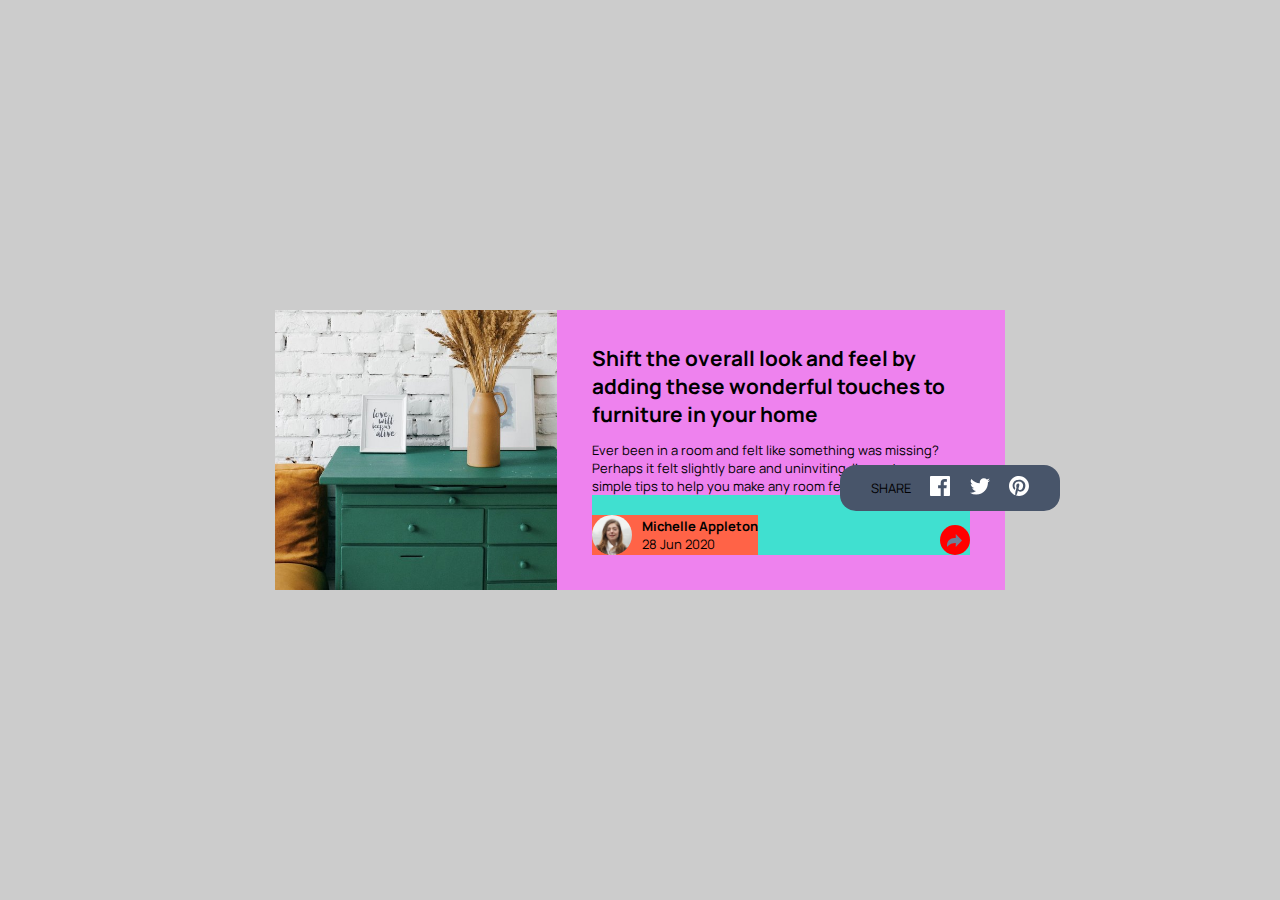
==== index.html @ 2db41eb8 "triangle" ====
<!DOCTYPE html>
<html lang="en">

<head>
  <meta charset="UTF-8">
  <meta name="viewport" content="width=device-width, initial-scale=1.0">
  <!-- displays site properly based on user's device -->

  <link rel="preconnect" href="https://fonts.googleapis.com">
  <link rel="preconnect" href="https://fonts.gstatic.com" crossorigin>
  <link href="https://fonts.googleapis.com/css2?family=Manrope:wght@500;700&display=swap" rel="stylesheet">

  <link rel="icon" type="image/png" sizes="32x32" href="./images/favicon-32x32.png">

  <link rel="stylesheet" href="./assets/css/reset.css">
  <link rel="stylesheet" href="./assets/css/variables.css">
  <link rel="stylesheet" href="./assets/css/style.css">

  <title>Frontend Mentor | Article preview component</title>

  <!-- Feel free to remove these styles or customise in your own stylesheet 👍 -->
  <style>
    .attribution {
      font-size: 11px;
      text-align: center;
    }

    .attribution a {
      color: hsl(228, 45%, 44%);
    }
  </style>
</head>

<style>
</style>

<body>

  <div class="container">

    <main class="main">
      <div class="image-area">

      </div>

      <div class="informative-area">

        <h1>
          Shift the overall look and feel by <wbr> adding these wonderful
          touches to furniture in your home
        </h1>
        <p>
          Ever been in a room and felt like something was missing? Perhaps
          it felt slightly bare and uninviting. I’ve got some simple tips
          to help you make any room feel complete.
        </p>

        <section class="description">

          <div class="avatar">
            <img src="./images/avatar-michelle.jpg" alt="Image of a woman">
            
            <div class="person-description">
              <h4>Michelle Appleton</h4>
              <p>28 Jun 2020</p>
            </div>
          
          </div>



          <div class="share">
            <img src="./images/icon-share.svg" alt="Share icon">
            <div class="share-text">
              <div>SHARE</div>
              <a href="#"><img src="./images/icon-facebook.svg" alt="Facebook icon"></a>
              <a href="#"> <img src="./images/icon-twitter.svg" alt="Twitter icon"></a>
              <a href="#"><img src="./images/icon-pinterest.svg" alt="Pinterest icon"></a>
            </div>
          </div>

        </section>

      </div>

    </main>

  </div>

  <!-- <div class="attribution">
    Challenge by <a href="https://www.frontendmentor.io?ref=challenge" target="_blank">Frontend Mentor</a>. 
    Coded by <a href="#">Your Name Here</a>.
  </div> -->
</body>

</html>
---- assets/css/variables.css ----
:root{
    --VD-grayish-blue:hsl(217, 19%, 35%);
    --D-dark-blue:hsl(214, 17%, 51%);
    --Grayish-blue:hsl(212, 23%, 69%);
    --L-grayish-blue:hsl(210, 46%, 95%);
}
---- assets/css/style.css ----
body{
    font-family: 'Manrope', sans-serif;
    font-size: 13px;
}

.container {
    background-color: #ccc;
    min-height: 100vh;
    display: flex;
    justify-content: center;
    align-items: center;
}

.main {
    display: flex;
    max-width: 730px;
    height:280px;
    background-color: rgba(255, 68, 0, 0.509);
}

.main .image-area{
    background-color: pink;
    width: 760px;
    background:0 center no-repeat url('../../images/drawers.jpg');
    background-size: cover;
}

.main .informative-area{
    background-color: violet;
    /* padding: 2.6rem 2rem; */
    padding-top: 34px;
    padding-inline:2.2rem;
}

.main .informative-area h1{
    font-size: 1.3rem;
}

.main .informative-area p{
    margin-top: 13px;
    /* word-spacing: .1rem; */
}

.main .informative-area .description {
    background-color: turquoise;
    display: flex;
    justify-content: space-between;
    align-items: center;
}

.main .informative-area .description .avatar {
    display: flex;
    margin-top: 20px;
    gap: 10px;
    align-items: center;
    justify-content: center;
    background-color: tomato;
}

.main .informative-area .description .avatar img{
    border-radius: 2rem;
    width: 40px;
    height: 40px;
    
}

.main .informative-area .description .avatar .person-description{
    line-height: 5px;
}

.main .informative-area .description .share{
    display: flex;
    align-self: flex-end;
    align-items: center;
    justify-content: center;
    border-radius: 1rem;
    background:red;
    height:30px;
    width: 30px;
    position: relative;
}

.main .informative-area .description .share .share-text{
    position: absolute;
    display: flex;
    align-items: center;
    justify-content: space-evenly;
    top: -60px;
    width: 220px;
    left: -100px;
    background:var(--VD-grayish-blue);
    padding: .7rem;
    border-radius: 1rem;
}

/* .main .informative-area .description .share .share-text  */
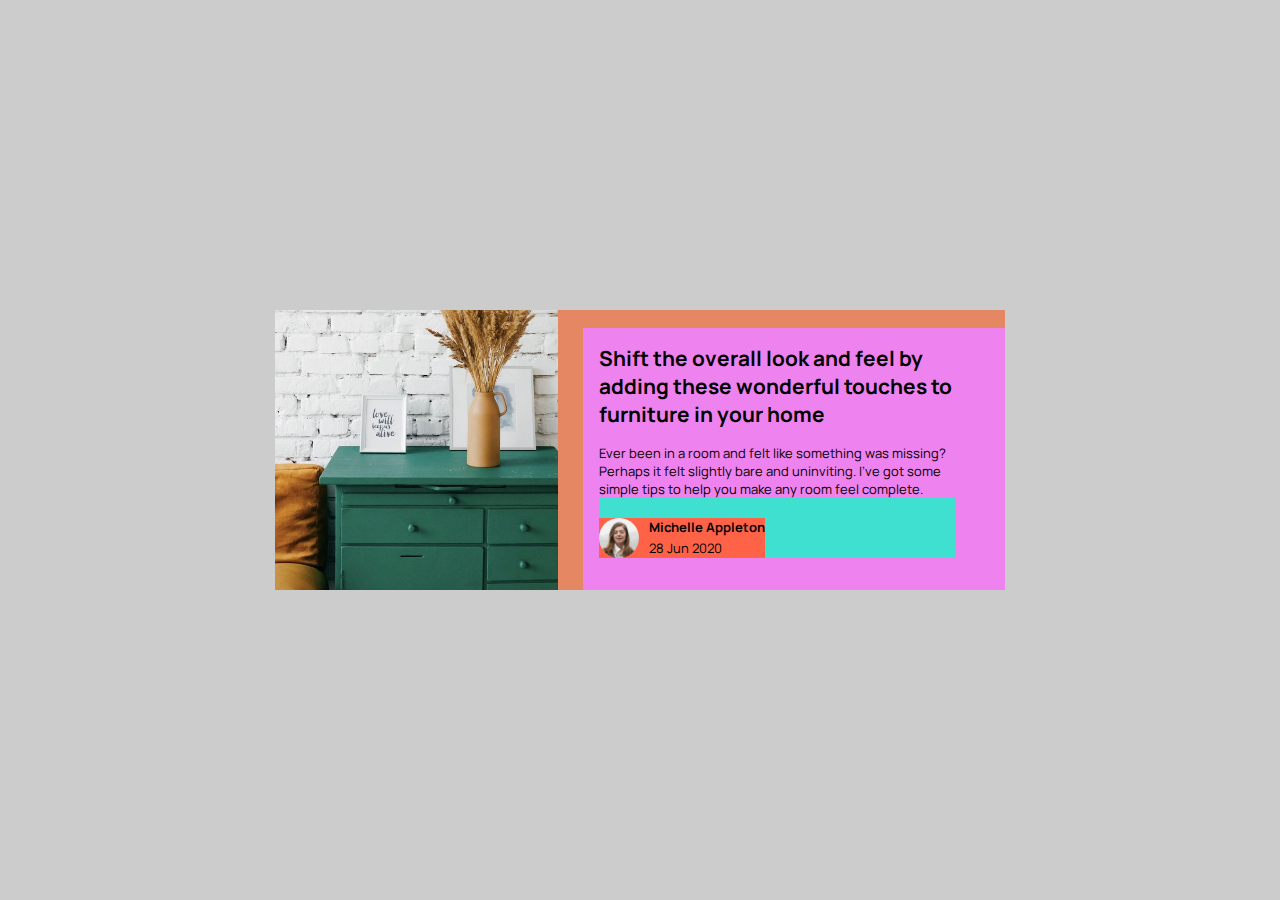
==== commit 3525ed2c: "html" ====
--- a/index.html
+++ b/index.html
@@ -59,12 +59,12 @@
 
           <div class="avatar">
             <img src="./images/avatar-michelle.jpg" alt="Image of a woman">
-            
+
             <div class="person-description">
               <h4>Michelle Appleton</h4>
               <p>28 Jun 2020</p>
             </div>
-          
+
           </div>
 
 
@@ -72,11 +72,12 @@
           <div class="share">
             <img src="./images/icon-share.svg" alt="Share icon">
             <div class="share-text">
-              <div>SHARE</div>
+              <div>S H A R E</div>
               <a href="#"><img src="./images/icon-facebook.svg" alt="Facebook icon"></a>
               <a href="#"> <img src="./images/icon-twitter.svg" alt="Twitter icon"></a>
               <a href="#"><img src="./images/icon-pinterest.svg" alt="Pinterest icon"></a>
             </div>
+            <div class="triangle"></div>
           </div>
 
         </section>
--- a/assets/css/style.css
+++ b/assets/css/style.css
@@ -20,16 +20,17 @@
 
 .main .image-area{
     background-color: pink;
-    width: 760px;
+    width: 810px;
     background:0 center no-repeat url('../../images/drawers.jpg');
     background-size: cover;
 }
 
 .main .informative-area{
     background-color: violet;
-    /* padding: 2.6rem 2rem; */
-    padding-top: 34px;
-    padding-inline:2.2rem;
+    /* padding: 2.3rem 2rem; */
+    margin: 18px 0 0 25px;
+    padding: 1rem;
+    padding-right: 50px;
 }
 
 .main .informative-area h1{
@@ -37,7 +38,7 @@
 }
 
 .main .informative-area p{
-    margin-top: 13px;
+    margin-top: 16px;
     /* word-spacing: .1rem; */
 }
 
@@ -69,7 +70,7 @@
 }
 
 .main .informative-area .description .share{
-    display: flex;
+    display: none;
     align-self: flex-end;
     align-items: center;
     justify-content: center;
@@ -85,12 +86,24 @@
     display: flex;
     align-items: center;
     justify-content: space-evenly;
-    top: -60px;
-    width: 220px;
-    left: -100px;
+    top: -85px;
+    width: 245px;
+    left: -110px;
     background:var(--VD-grayish-blue);
-    padding: .7rem;
-    border-radius: 1rem;
+    padding: 1rem;
+    border-radius: .6rem;
+}
+
+.main .informative-area .description .share .triangle{
+    width: 30px;
+    position: absolute;
+    top: -30px;
+    left: -7px;
+    height: 30px;
+    border-top: 10px solid var(--VD-grayish-blue);
+    border-left: 16px solid transparent;
+    border-right: 16px solid transparent;
+    border-bottom: 1px solid transparent;
 }
 
 /* .main .informative-area .description .share .share-text  */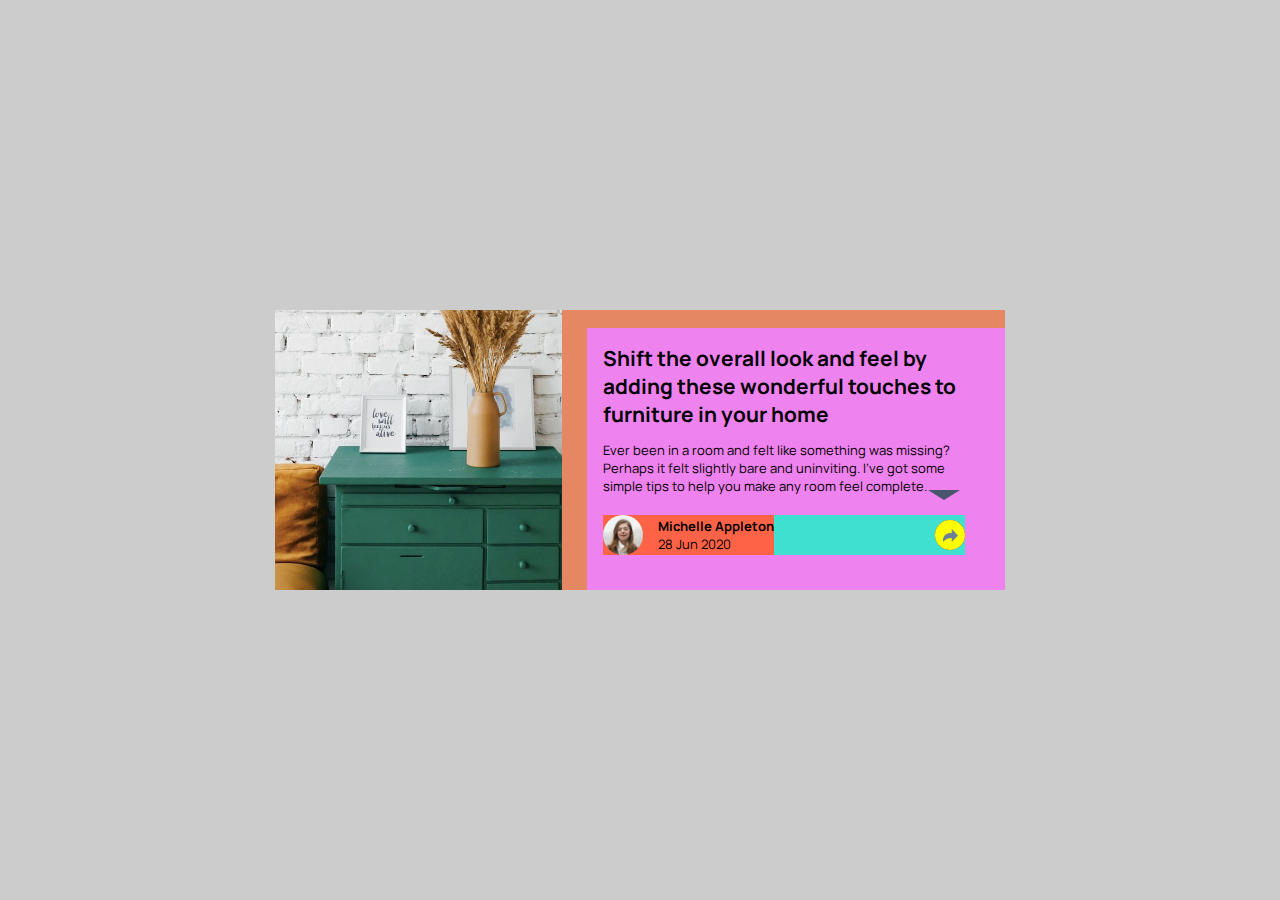
==== commit f39416f1: "css -almost finish" ====
--- a/index.html
+++ b/index.html
@@ -70,7 +70,7 @@
 
 
           <div class="share">
-            <img src="./images/icon-share.svg" alt="Share icon">
+            <div class="image-click"><img src="./images/icon-share.svg" alt="Share icon"></div>
             <div class="share-text">
               <div>S H A R E</div>
               <a href="#"><img src="./images/icon-facebook.svg" alt="Facebook icon"></a>
--- a/assets/css/style.css
+++ b/assets/css/style.css
@@ -30,7 +30,7 @@
     /* padding: 2.3rem 2rem; */
     margin: 18px 0 0 25px;
     padding: 1rem;
-    padding-right: 50px;
+    padding-right: 40px;
 }
 
 .main .informative-area h1{
@@ -38,7 +38,7 @@
 }
 
 .main .informative-area p{
-    margin-top: 16px;
+    margin-top: 13px;
     /* word-spacing: .1rem; */
 }
 
@@ -47,12 +47,12 @@
     display: flex;
     justify-content: space-between;
     align-items: center;
+    margin-top: 20px;
 }
 
 .main .informative-area .description .avatar {
     display: flex;
-    margin-top: 20px;
-    gap: 10px;
+    gap: 15px;
     align-items: center;
     justify-content: center;
     background-color: tomato;
@@ -70,10 +70,7 @@
 }
 
 .main .informative-area .description .share{
-    display: none;
-    align-self: flex-end;
-    align-items: center;
-    justify-content: center;
+    align-self: center;
     border-radius: 1rem;
     background:red;
     height:30px;
@@ -81,9 +78,20 @@
     position: relative;
 }
 
+.main .informative-area .description .share .image-click{
+    background-color: yellow;
+    display: flex;
+    align-items: center;
+    justify-content: center;
+    border-radius: 1rem;
+    height: 30px;
+    width: 30px;
+    cursor: pointer;
+}
+
 .main .informative-area .description .share .share-text{
     position: absolute;
-    display: flex;
+    display: none;
     align-items: center;
     justify-content: space-evenly;
     top: -85px;
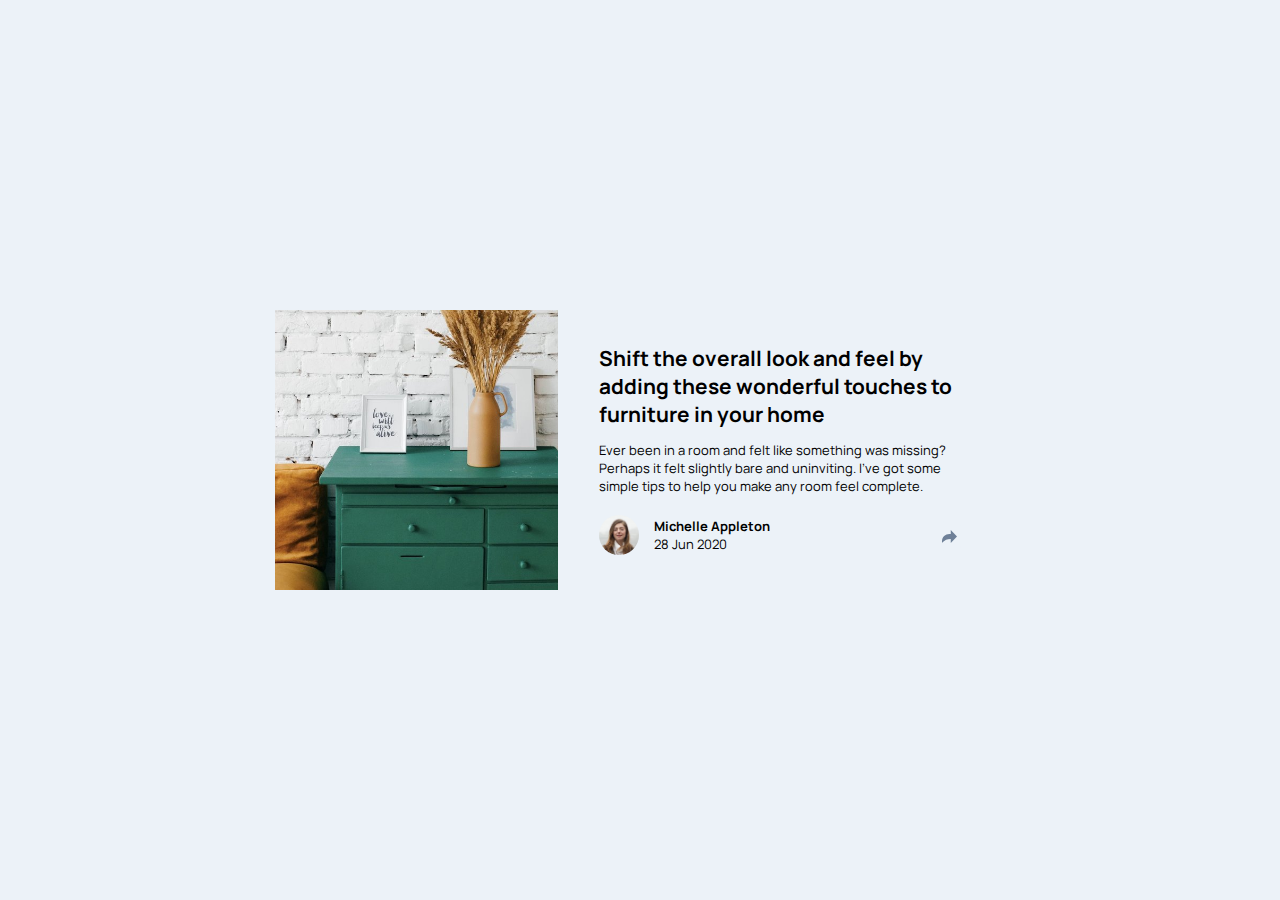
==== commit 8c12fda2: "finished style" ====
--- a/index.html
+++ b/index.html
@@ -15,6 +15,7 @@
   <link rel="stylesheet" href="./assets/css/reset.css">
   <link rel="stylesheet" href="./assets/css/variables.css">
   <link rel="stylesheet" href="./assets/css/style.css">
+  <link rel="stylesheet" href="./assets/css/responsive.css">
 
   <title>Frontend Mentor | Article preview component</title>
 
@@ -50,9 +51,9 @@
           touches to furniture in your home
         </h1>
         <p>
-          Ever been in a room and felt like something was missing? Perhaps
-          it felt slightly bare and uninviting. I’ve got some simple tips
-          to help you make any room feel complete.
+          Ever been in a room and felt like <wbr> something was missing? Perhaps
+          it felt <wbr> slightly bare and uninviting. I’ve got some <wbr> simple tips
+          to help you make any room feel <wbr> complete.
         </p>
 
         <section class="description">
@@ -76,8 +77,8 @@
               <a href="#"><img src="./images/icon-facebook.svg" alt="Facebook icon"></a>
               <a href="#"> <img src="./images/icon-twitter.svg" alt="Twitter icon"></a>
               <a href="#"><img src="./images/icon-pinterest.svg" alt="Pinterest icon"></a>
+              <div class="triangle"></div>
             </div>
-            <div class="triangle"></div>
           </div>
 
         </section>
--- a/assets/css/style.css
+++ b/assets/css/style.css
@@ -1,10 +1,10 @@
 body{
     font-family: 'Manrope', sans-serif;
     font-size: 13px;
+    background-color: var(--L-grayish-blue);
 }
 
 .container {
-    background-color: #ccc;
     min-height: 100vh;
     display: flex;
     justify-content: center;
@@ -12,25 +12,22 @@
 }
 
 .main {
+    border-radius: 1rem;
     display: flex;
     max-width: 730px;
     height:280px;
-    background-color: rgba(255, 68, 0, 0.509);
 }
 
 .main .image-area{
-    background-color: pink;
-    width: 810px;
+    width: 790px;
     background:0 center no-repeat url('../../images/drawers.jpg');
     background-size: cover;
 }
 
 .main .informative-area{
-    background-color: violet;
-    /* padding: 2.3rem 2rem; */
     margin: 18px 0 0 25px;
     padding: 1rem;
-    padding-right: 40px;
+    padding-right: 42px;
 }
 
 .main .informative-area h1{
@@ -43,7 +40,6 @@
 }
 
 .main .informative-area .description {
-    background-color: turquoise;
     display: flex;
     justify-content: space-between;
     align-items: center;
@@ -55,7 +51,6 @@
     gap: 15px;
     align-items: center;
     justify-content: center;
-    background-color: tomato;
 }
 
 .main .informative-area .description .avatar img{
@@ -71,21 +66,19 @@
 
 .main .informative-area .description .share{
     align-self: center;
-    border-radius: 1rem;
-    background:red;
     height:30px;
     width: 30px;
     position: relative;
 }
 
 .main .informative-area .description .share .image-click{
-    background-color: yellow;
+    background-color: var(--L-grayish-blue);
     display: flex;
     align-items: center;
     justify-content: center;
     border-radius: 1rem;
-    height: 30px;
-    width: 30px;
+    height: 32px;
+    width: 32px;
     cursor: pointer;
 }
 
@@ -94,24 +87,25 @@
     display: none;
     align-items: center;
     justify-content: space-evenly;
-    top: -85px;
-    width: 245px;
-    left: -110px;
+    top: -80px;
+    width: 247px;
+    left: -105px;
     background:var(--VD-grayish-blue);
     padding: 1rem;
+    padding-left: 1rem;
     border-radius: .6rem;
 }
 
 .main .informative-area .description .share .triangle{
     width: 30px;
     position: absolute;
-    top: -30px;
-    left: -7px;
+    left: 105px;
+    bottom: -27px;
     height: 30px;
-    border-top: 10px solid var(--VD-grayish-blue);
-    border-left: 16px solid transparent;
-    border-right: 16px solid transparent;
-    border-bottom: 1px solid transparent;
+    border-top: 15px solid var(--VD-grayish-blue);
+    border-left: 15px solid transparent;
+    border-right: 15px solid transparent;
+    border-bottom: 1px solid transparent 
+
 }
 
-/* .main .informative-area .description .share .share-text  */--- a/assets/css/responsive.css
+++ b/assets/css/responsive.css
@@ -0,0 +1,49 @@
+@media (max-width: 737px){
+
+    .container{
+        padding: 0;
+        align-items: normal;
+    }
+
+    .container .main {
+        margin-top: 150px;
+        display: flex;
+        flex-direction: column;
+        height:510px;
+        gap: 5px;
+        width:330px;
+        background-color: white;
+    }
+
+
+
+    .main .image-area{
+        width: 100%;
+        height: 200px;
+        border-top-right-radius: 1rem;
+        border-top-left-radius: 1rem;
+    }
+    .main .description{
+        height: 32%;
+    }
+
+
+    .main .informative-area{
+        margin: 18px 0 0 25px;
+        padding: 1rem;
+        padding-right: 32px;
+    }
+
+
+    .main .informative-area{
+        text-align: left;
+    }
+
+    .main .informative-area h1{
+        font-size: 1rem;
+    }
+    .main .informative-area p{
+        /* font-size: 12.6px; */
+    }
+
+}
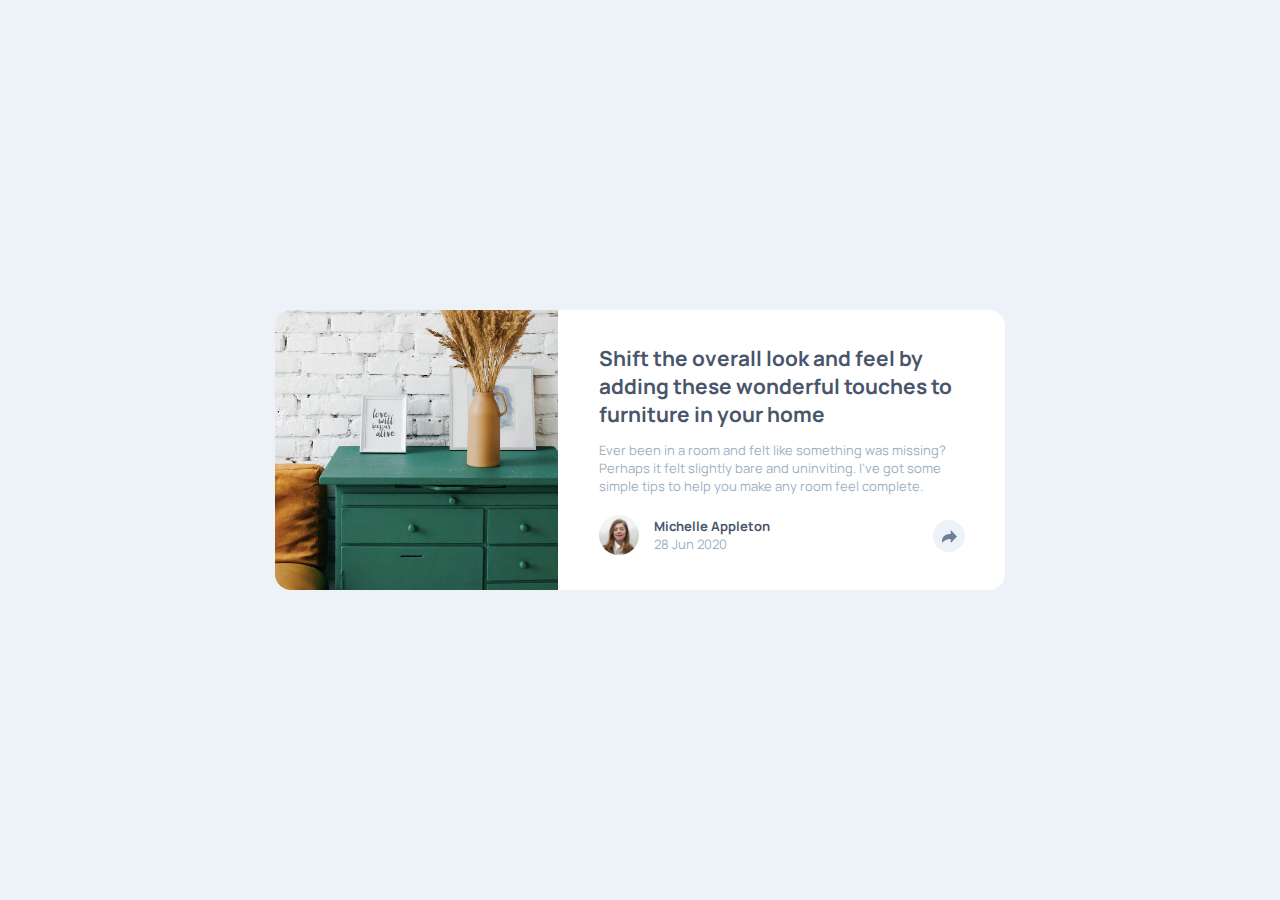
==== commit b9c3f756: "begining js" ====
--- a/index.html
+++ b/index.html
@@ -71,7 +71,7 @@
 
 
           <div class="share">
-            <div class="image-click"><img src="./images/icon-share.svg" alt="Share icon"></div>
+            <div class="image-click" id="Share_click"><img src="./images/icon-share.svg" alt="Share icon"></div>
             <div class="share-text">
               <div>S H A R E</div>
               <a href="#"><img src="./images/icon-facebook.svg" alt="Facebook icon"></a>
@@ -93,6 +93,7 @@
     Challenge by <a href="https://www.frontendmentor.io?ref=challenge" target="_blank">Frontend Mentor</a>. 
     Coded by <a href="#">Your Name Here</a>.
   </div> -->
+  <script src="./assets/js/javascript.js"></script>
 </body>
 
 </html>--- a/assets/css/style.css
+++ b/assets/css/style.css
@@ -4,6 +4,13 @@
     background-color: var(--L-grayish-blue);
 }
 
+h1,h4{
+    color: var(--VD-grayish-blue);
+}
+
+p{
+    color: var(--Grayish-blue);
+}
 .container {
     min-height: 100vh;
     display: flex;
@@ -16,12 +23,15 @@
     display: flex;
     max-width: 730px;
     height:280px;
+    background-color: white;
 }
 
 .main .image-area{
     width: 790px;
     background:0 center no-repeat url('../../images/drawers.jpg');
     background-size: cover;
+    border-top-left-radius: 1rem;
+    border-bottom-left-radius: 1rem;
 }
 
 .main .informative-area{
@@ -36,7 +46,6 @@
 
 .main .informative-area p{
     margin-top: 13px;
-    /* word-spacing: .1rem; */
 }
 
 .main .informative-area .description {
@@ -57,7 +66,6 @@
     border-radius: 2rem;
     width: 40px;
     height: 40px;
-    
 }
 
 .main .informative-area .description .avatar .person-description{
@@ -82,9 +90,16 @@
     cursor: pointer;
 }
 
+/* TO DO Catch the button event-listener and .share-text display:flex */
+
+/* .main .informative-area .description .share .image-click:target ~ .share-text{
+    display: flex;
+} */
+
 .main .informative-area .description .share .share-text{
     position: absolute;
     display: none;
+    color: var(--Grayish-blue);
     align-items: center;
     justify-content: space-evenly;
     top: -80px;
--- a/assets/css/responsive.css
+++ b/assets/css/responsive.css
@@ -1,4 +1,8 @@
 @media (max-width: 737px){
+
+    h1{
+        font-size: 13;
+    }
 
     .container{
         padding: 0;
@@ -12,7 +16,6 @@
         height:510px;
         gap: 5px;
         width:330px;
-        background-color: white;
     }
 
 
@@ -22,6 +25,8 @@
         height: 200px;
         border-top-right-radius: 1rem;
         border-top-left-radius: 1rem;
+        border-bottom-left-radius: 0;
+        background-position: 0 -20px;
     }
     .main .description{
         height: 32%;
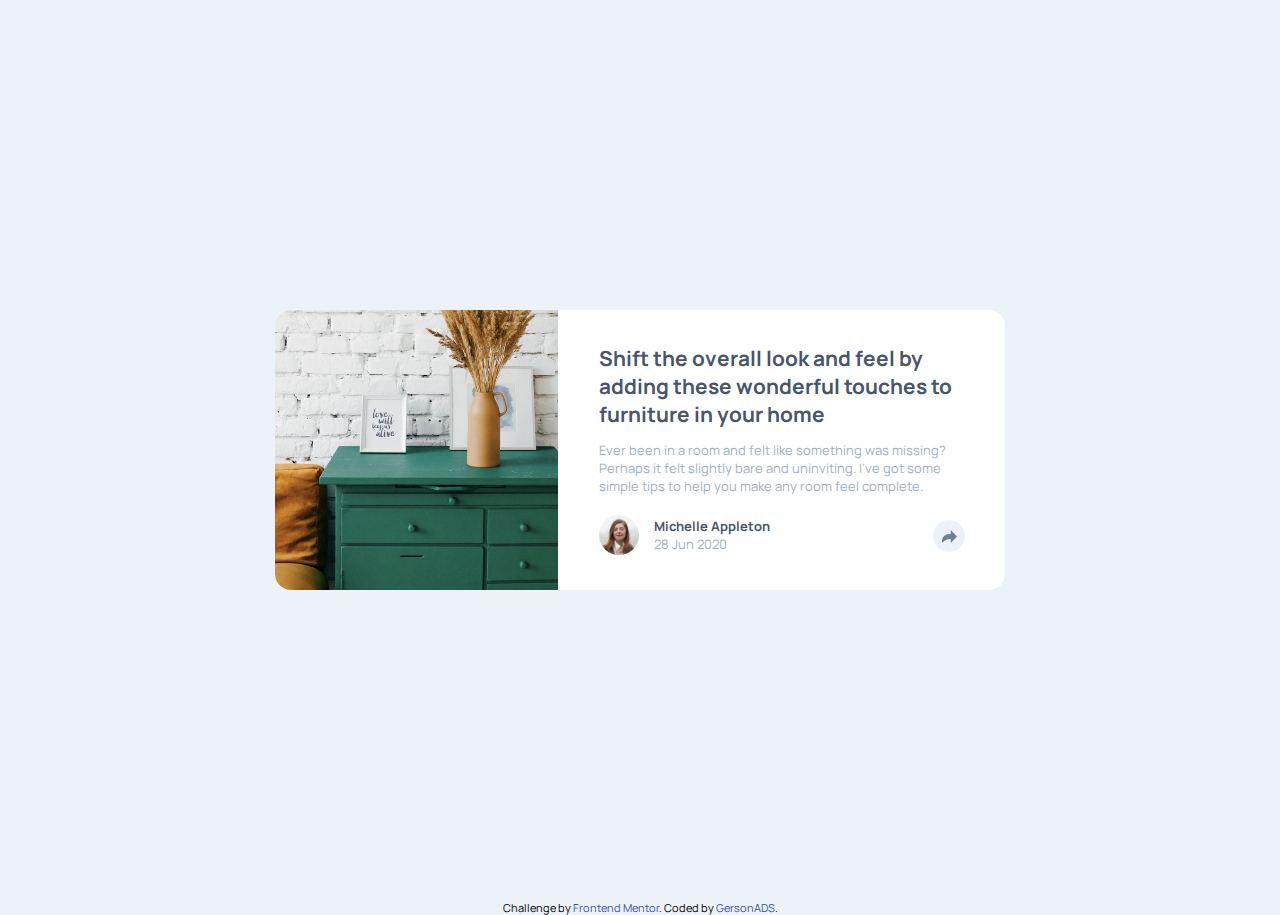
==== commit ce0f810b: "finished" ====
--- a/index.html
+++ b/index.html
@@ -70,9 +70,9 @@
 
 
 
-          <div class="share">
-            <div class="image-click" id="Share_click"><img src="./images/icon-share.svg" alt="Share icon"></div>
-            <div class="share-text">
+          <div class="share" id="share_js">
+            <div class="image-click" id="Share_click"><img id="image-seta" src="./images/icon-share.svg" alt="Share icon"></div>
+            <div class="share-text" id="display-text">
               <div>S H A R E</div>
               <a href="#"><img src="./images/icon-facebook.svg" alt="Facebook icon"></a>
               <a href="#"> <img src="./images/icon-twitter.svg" alt="Twitter icon"></a>
@@ -89,10 +89,10 @@
 
   </div>
 
-  <!-- <div class="attribution">
+  <div class="attribution">
     Challenge by <a href="https://www.frontendmentor.io?ref=challenge" target="_blank">Frontend Mentor</a>. 
-    Coded by <a href="#">Your Name Here</a>.
-  </div> -->
+    Coded by <a href="https://github.com/GersonADS">GersonADS</a>.
+  </div>
   <script src="./assets/js/javascript.js"></script>
 </body>
 
--- a/assets/css/style.css
+++ b/assets/css/style.css
@@ -19,6 +19,7 @@
 }
 
 .main {
+    position: relative;
     border-radius: 1rem;
     display: flex;
     max-width: 730px;
@@ -90,12 +91,6 @@
     cursor: pointer;
 }
 
-/* TO DO Catch the button event-listener and .share-text display:flex */
-
-/* .main .informative-area .description .share .image-click:target ~ .share-text{
-    display: flex;
-} */
-
 .main .informative-area .description .share .share-text{
     position: absolute;
     display: none;
--- a/assets/css/responsive.css
+++ b/assets/css/responsive.css
@@ -1,4 +1,4 @@
-@media (max-width: 737px){
+@media (max-width: 1000px){
 
     h1{
         font-size: 13;
@@ -47,8 +47,42 @@
     .main .informative-area h1{
         font-size: 1rem;
     }
-    .main .informative-area p{
-        /* font-size: 12.6px; */
+
+    .main .informative-area .description {
+        position: relative;
     }
 
+    .main .informative-area .description .avatar {
+        display: flex;
+    }
+
+    .main .informative-area .description .share{
+        position: absolute;
+        /* background-color: var(--VD-grayish-blue); */
+        width: 332px;
+        height: 78px;
+        bottom: -10px;
+        left: -42px;
+        border-bottom-left-radius: 1rem;
+        border-bottom-right-radius: 1rem;
+    }
+    .main .informative-area .description .share .image-click{
+        position: absolute;
+        right: 30px;
+        bottom: 30px;
+    }
+
+    .main .informative-area .description .share .share-text{
+        position: absolute;
+        display: flex;
+        height: 60px;
+        left: 0;
+        display: none;
+        top: 5px;
+    }
+    
+    .main .informative-area .description .share .triangle{
+        display: none;
+    }
+    
 }
